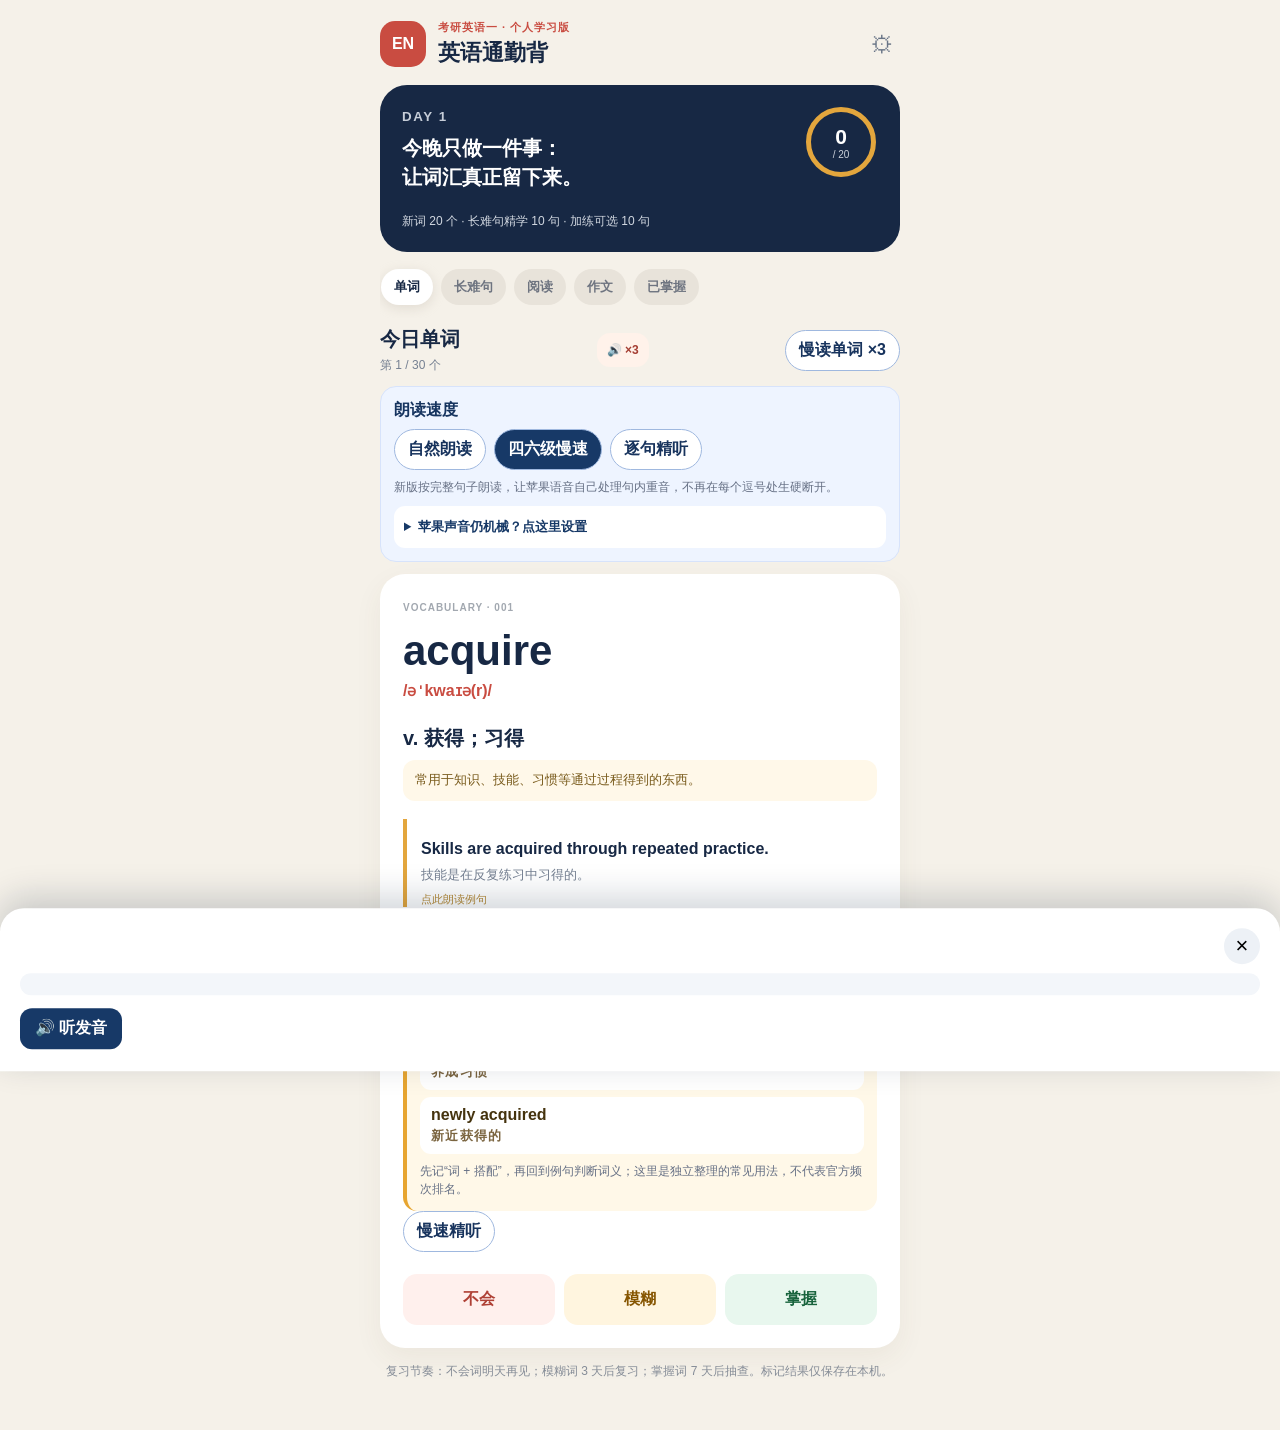
==== index.html @ 9d7dff38 "Add files via upload" ====
<!doctype html><html lang="zh-CN"><head><meta charset="utf-8"><meta name="viewport" content="width=device-width,initial-scale=1,viewport-fit=cover"><meta name="theme-color" content="#172844"><meta name="apple-mobile-web-app-capable" content="yes"><meta name="apple-mobile-web-app-status-bar-style" content="black-translucent"><meta name="apple-mobile-web-app-title" content="英语通勤背"><title>考研英语一 · 通勤背</title><link rel="manifest" href="./manifest.webmanifest"><link rel="icon" href="./icon.svg"><link rel="stylesheet" href="./styles.css"><link rel="stylesheet" href="./content-upgrade.css"><link rel="stylesheet" href="./audio-upgrade.css"><link rel="stylesheet" href="./wife-upgrade.css"><link rel="stylesheet" href="./tap-dictionary.css"><link rel="stylesheet" href="./layout-fix.css"></head><body><main class="page"><header><div class="brand">EN</div><div><p>考研英语一 · 个人学习版</p><h1>英语通勤背</h1></div><button id="setting" class="gear">⚙</button></header><section class="hero"><div><small id="today">DAY 1</small><h2>今晚只做一件事：<br>让词汇真正留下来。</h2></div><div class="ring"><b id="done">0</b><span>/ 20</span></div><p id="tip">新词 20 个 · 长难句精学 10 句 · 加练可选 10 句</p></section><nav id="nav"><button data-page="words" class="on">单词</button><button data-page="sentences">长难句</button><button data-page="reading">阅读</button><button data-page="writing">作文</button><button data-page="mastered">已掌握</button></nav><section id="words" class="screen"><div class="section-head"><div><h2>今日单词</h2><p id="wordProgress">第 1 / 30 个</p></div><button id="listenWord" class="audio">🔊 ×3</button></div><article class="card word"><small id="wordNo">VOCABULARY · 001</small><h3 id="word">acquire</h3><b id="phonetic">/əˈkwaɪə(r)/</b><h4 id="meaning">v. 获得；习得</h4><p id="note" class="note"></p><button id="listenExample" class="quote"><strong id="example"></strong><span id="translation"></span><em>点此朗读例句</em></button><div class="actions"><button data-mark="again" class="red">不会</button><button data-mark="hard" class="yellow">模糊</button><button data-mark="master" class="green">掌握</button></div></article><p class="rule">复习节奏：不会词明天再见；模糊词 3 天后复习；掌握词 7 天后抽查。标记结果仅保存在本机。</p></section><section id="sentences" class="screen hide"><div class="section-head"><div><h2>长难句精学</h2><p>建议每天精学 10 句；剩余为加练</p></div><button id="nextSentence" class="audio">下一句</button></div><article class="card"><small id="sentenceTag">精学 1 / 10</small><h3 id="sentenceEn" class="sentence"></h3><div class="analysis"><b>① 主干</b><p id="sentenceMain"></p><b>② 结构拆解</b><p id="sentenceStructure"></p><b>③ 译文</b><p id="sentenceZh"></p><b>④ 朗读断句</b><p id="sentenceRead"></p></div><button id="listenSentence" class="wide-audio">🔊 听一句</button></article><p class="rule">这些句子为原创考研英语一风格训练句；真题短摘录只用于标注语感来源，不替代原卷精读。</p></section><section id="reading" class="screen hide"><div class="section-head"><div><h2>阅读精析</h2><p>真题主题训练 · 原创短文与解析</p></div><button id="nextReading" class="audio">换主题</button></div><article class="card"><small id="readingTag"></small><h3 id="readingTitle"></h3><p id="readingText" class="reading-text"></p><div class="analysis"><b>短摘录（来自你提供的真题）</b><p id="excerpt"></p><b>阅读抓手</b><p id="readingGuide"></p><b>高频词</b><p id="readingWords"></p></div></article></section><section id="writing" class="screen hide"><div class="section-head"><div><h2>作文背诵库</h2><p>按自己的节奏背，不强制一天一篇</p></div><button id="nextEssay" class="audio">换一篇</button></div><article class="card"><small id="essayTag"></small><h3 id="essayTitle"></h3><p id="essayText" class="essay"></p><div class="analysis"><b>可直接替换的骨架</b><p id="essayFrame"></p><b>建议背法</b><p>第一天听读、理解和划分三段；第二天遮住中文复述；第三天默写并替换主题词。</p></div><button id="listenEssay" class="wide-audio">🔊 听范文</button></article></section><section id="mastered" class="screen hide"><div class="section-head"><div><h2>已掌握词表</h2><p id="masteredCount">0 个</p></div><button id="resetProgress" class="audio">清空进度</button></div><article class="card"><div id="masteredList" class="chips">暂未掌握单词。先完成今天的词卡。</div></article></section><section id="settings" class="modal hide"><div class="modal-body"><button id="close" class="close">×</button><h2>学习设置</h2><label>每日新词 <select id="goal"><option>10</option><option selected>20</option><option>30</option><option>50</option></select> 个</label><p>当前词库采用独立编写的考研高频词训练内容；不复制任何教辅书的整套词表、释义或排版。</p><p>真题模块仅放少量必要摘录，其余为原创改写、分析和范文。</p></div></section></main><script src="./app.js"></script><script src="./content-upgrade.js"></script><script src="./audio-upgrade.js"></script><script src="./wife-upgrade.js"></script><script src="./tap-dictionary.js"></script></body></html>
---- styles.css ----
:root{--ink:#172844;--paper:#f5f1e9;--red:#c94c41;--gold:#e3a63d;--line:#e8e1d6;--muted:#758092}*{box-sizing:border-box}body{margin:0;background:var(--paper);font-family:-apple-system,BlinkMacSystemFont,"PingFang SC","Microsoft YaHei",sans-serif;color:var(--ink)}button,select{font:inherit}button{border:0;cursor:pointer}.page{width:min(100% - 28px,520px);margin:auto;padding:max(20px,env(safe-area-inset-top)) 0 calc(35px + env(safe-area-inset-bottom))}header{display:flex;gap:12px;align-items:center}.brand{display:grid;place-items:center;width:46px;height:46px;border-radius:15px;background:var(--red);color:#fff;font-weight:900}header p{margin:0;color:var(--red);font-size:11px;font-weight:800;letter-spacing:.09em}header h1{margin:3px 0 0;font-size:22px}.gear{margin-left:auto;background:none;font-size:23px;color:#687486}.hero{margin-top:17px;padding:22px;border-radius:27px;background:var(--ink);color:#fff;display:grid;grid-template-columns:1fr 72px;gap:10px}.hero small{letter-spacing:.12em;color:#c6cdd8;font-weight:800}.hero h2{font-size:20px;line-height:1.45;margin:9px 0}.hero p{grid-column:1/-1;margin:2px 0 0;color:#d2d8e1;font-size:12px}.ring{width:70px;height:70px;border:5px solid var(--gold);border-radius:50%;display:grid;place-content:center;text-align:center}.ring b{font-size:21px}.ring span{font-size:10px;color:#ccd2db}nav{display:flex;gap:8px;overflow:auto;padding:17px 1px 13px}nav button{white-space:nowrap;border-radius:18px;padding:9px 13px;background:#e8e3da;color:#6e7480;font-size:13px;font-weight:800}nav button.on{background:#fff;color:var(--ink);box-shadow:0 3px 12px #b9b0a555}.section-head{display:flex;align-items:center;justify-content:space-between;margin:8px 0 12px}.section-head h2{margin:0;font-size:20px}.section-head p{margin:4px 0 0;color:var(--muted);font-size:12px}.audio,.wide-audio{background:#fff2ea;color:#a43d32;border-radius:13px;padding:10px;font-size:12px;font-weight:800}.card{background:#fff;border-radius:25px;padding:23px;box-shadow:0 10px 28px #594a2a10}.card small{color:#a2a8b0;letter-spacing:.1em;font-weight:800;font-size:10px}.word h3{font-size:42px;margin:12px 0 6px}.word>b{color:var(--red);font-size:16px}.word h4{font-size:20px;margin:23px 0 8px}.note{padding:10px 12px;margin:0;background:#fff8e9;border-radius:12px;color:#795b1c;font-size:13px;line-height:1.6}.quote{display:block;width:100%;padding:17px 0 0 14px;margin-top:18px;background:none;border-left:4px solid var(--gold);text-align:left;color:var(--ink)}.quote strong{display:block;font-size:16px;line-height:1.65}.quote span{display:block;margin-top:3px;font-size:13px;color:var(--muted);line-height:1.55}.quote em{display:block;margin-top:7px;font-style:normal;color:#b58a38;font-size:11px}.actions{display:grid;grid-template-columns:repeat(3,1fr);gap:9px;margin-top:22px}.actions button{padding:15px 3px;border-radius:14px;font-weight:800}.red{color:#af4035;background:#fff0ed}.yellow{color:#865500;background:#fff5df}.green{color:#17633c;background:#e8f7ee}.rule{font-size:12px;line-height:1.7;color:#858c97;margin:13px 6px}.sentence{font-size:22px;line-height:1.5;margin:13px 0 19px}.analysis{border-top:1px solid var(--line);margin-top:13px;padding-top:14px}.analysis b{color:var(--red);font-size:13px}.analysis p{font-size:14px;line-height:1.75;margin:5px 0 14px}.wide-audio{width:100%;margin-top:5px}.reading-text,.essay{white-space:pre-line;line-height:1.85;color:#333e50;font-size:15px}.chips{display:flex;gap:8px;flex-wrap:wrap;color:#758092;font-size:14px}.chip{background:#e9f6ed;color:#17633c;border-radius:999px;padding:7px 10px;font-weight:700}.hide{display:none}.modal{position:fixed;inset:0;background:#17284499;padding:80px 16px 20px;z-index:5}.modal-body{position:relative;max-width:480px;margin:auto;background:#fff;border-radius:25px;padding:25px;line-height:1.8;color:#667085;font-size:14px}.modal h2{margin:0 0 15px;color:var(--ink)}.modal label{display:block;color:var(--ink);font-weight:800}.modal select{margin:0 6px;padding:5px;border-radius:8px;border:1px solid #ddd}.close{position:absolute;right:14px;top:9px;background:none;color:#718096;font-size:28px}@media(max-width:360px){.page{width:min(100% - 20px,520px)}.hero h2{font-size:18px}.word h3{font-size:37px}}
---- content-upgrade.css ----
.translation-block {
  margin: 14px 0 18px;
  padding: 15px 16px;
  border-radius: 16px;
  background: #f3f6fa;
  border-left: 4px solid #172844;
}

.translation-block b {
  display: block;
  margin-bottom: 7px;
  color: #c94c41;
  font-size: 13px;
}

.translation-block p {
  margin: 0;
  color: #4c586b;
  font-size: 14px;
  line-height: 1.8;
  white-space: pre-line;
}

#readingText {
  padding: 15px 16px;
  border-radius: 16px;
  background: #fff9ed;
  border-left: 4px solid #e3a63d;
  color: #172844;
  font-size: 17px;
  line-height: 1.85;
}

#essayText {
  font-size: 16px;
  line-height: 1.9;
}
---- audio-upgrade.css ----
.audio-hint {
  margin: 9px 5px 0;
  color: #8a93a1;
  font-size: 11px;
  line-height: 1.6;
  text-align: center;
}

.wide-audio:active,
.audio:active,
.quote:active {
  transform: scale(.985);
  opacity: .82;
}
---- wife-upgrade.css ----
.speech-panel{margin:12px 0;padding:13px;border-radius:16px;background:#eef4ff;border:1px solid #d7e3fb}.speech-title{font-weight:800;color:#16345f;margin-bottom:8px}.speech-buttons{display:flex;gap:8px;flex-wrap:wrap}.speech-mode,.slow-read{border:1px solid #9fb8df;background:white;color:#17335d;border-radius:999px;padding:9px 13px;font-weight:700}.speech-mode.active{background:#173967;color:white}.speech-note{font-size:12px;color:#667085;margin-top:8px;line-height:1.5}.collocations{margin:14px 0 0;padding:13px;border-radius:14px;background:#fff8e8;border-left:4px solid #e7a530}.collocations h4,.deep-analysis h4,.essay-blueprint h4{margin:0 0 8px;color:#17345f}.collocation-chip{display:inline-block;margin:4px 5px 2px 0;padding:6px 9px;border-radius:10px;background:white;color:#473511;font-weight:650}.translation-focus{margin:14px 0;padding:14px;border-radius:14px;background:#eaf8f3;border-left:4px solid #1a9b78}.translation-focus strong{display:block;color:#08785c;margin-bottom:6px}.deep-analysis{margin-top:14px;padding:15px;border-radius:16px;background:#fff;border:1px solid #dfe5ed}.analysis-step{margin:10px 0;padding:10px 12px;border-radius:12px;background:#f6f8fb;line-height:1.65}.analysis-step b{display:block;color:#df6f37;margin-bottom:3px}.essay-blueprint{margin-top:15px;padding:15px;border-radius:16px;background:#f7f2ff;border:1px solid #e0d4f3}.function-row{margin:9px 0;padding:10px;border-radius:11px;background:white}.function-label{display:inline-block;margin-bottom:5px;padding:3px 7px;border-radius:6px;background:#f4a62a;color:white;font-size:12px;font-weight:800}.template-en{font-size:17px;font-weight:650;line-height:1.65;color:#162947}.slot{color:#087f72;background:#dff5ee;border-radius:4px;padding:0 3px}.replacement-table{width:100%;border-collapse:collapse;margin-top:9px;font-size:13px}.replacement-table th,.replacement-table td{border:1px solid #ded7ed;padding:8px;text-align:left;vertical-align:top}.replacement-table th{background:#ede4fa}.essay-annotation{line-height:1.9}.essay-annotation p{margin:8px 0}.audio-inline{display:flex;gap:8px;margin-top:9px;flex-wrap:wrap}@media(max-width:430px){.template-en{font-size:16px}.replacement-table{font-size:12px}}
---- tap-dictionary.css ----
.tap-word{cursor:pointer;border-bottom:1px dotted #7393bd;border-radius:3px;padding:0 1px;-webkit-tap-highlight-color:rgba(35,105,180,.18)}.tap-word:active{background:#dcecff}.word-sheet-mask{position:fixed;inset:0;background:rgba(9,22,42,.42);z-index:9998;display:none}.word-sheet-mask.show{display:block}.word-sheet{position:fixed;left:0;right:0;bottom:0;z-index:9999;background:#fff;border-radius:24px 24px 0 0;padding:20px 20px calc(22px + env(safe-area-inset-bottom));box-shadow:0 -10px 35px rgba(14,33,62,.2);transform:translateY(105%);transition:transform .22s ease;max-height:70vh;overflow:auto}.word-sheet.show{transform:translateY(0)}.word-sheet-head{display:flex;justify-content:space-between;align-items:flex-start}.word-sheet h3{font-size:30px;margin:0;color:#142d52}.word-sheet .base{font-size:13px;color:#728096;margin:4px 0 13px}.word-sheet .meaning{font-size:18px;font-weight:800;color:#173a66;line-height:1.6}.word-sheet .explain{margin-top:9px;padding:11px 13px;border-radius:12px;background:#f3f6fa;color:#4c5d73;line-height:1.65}.word-sheet-close{border:0;background:#edf1f6;border-radius:50%;width:36px;height:36px;font-size:22px}.word-sheet-audio{margin-top:13px;border:0;border-radius:12px;background:#173967;color:#fff;padding:10px 15px;font-weight:750}.collocation-item{display:block;margin:7px 0;padding:9px 11px;border-radius:11px;background:#fff}.collocation-item b{display:block;color:#45330e}.collocation-item small{display:block;margin-top:3px;color:#7b6540;font-size:13px}.ios-voice-help{margin-top:10px;padding:10px;border-radius:11px;background:#fff;color:#56657a;font-size:13px;line-height:1.7}.ios-voice-help summary{font-weight:800;color:#173967;cursor:pointer}
---- layout-fix.css ----
/* Keep tappable words visually identical to normal prose. */
.tap-word,
.quote .tap-word,
.sentence .tap-word,
.reading-text .tap-word,
.essay .tap-word {
  display: inline !important;
  margin: 0 !important;
  padding: 0 !important;
  border: 0 !important;
  color: inherit !important;
  font: inherit !important;
  line-height: inherit !important;
  text-decoration: none !important;
  cursor: pointer;
}

.tap-word:active {
  background: #dcecff;
}
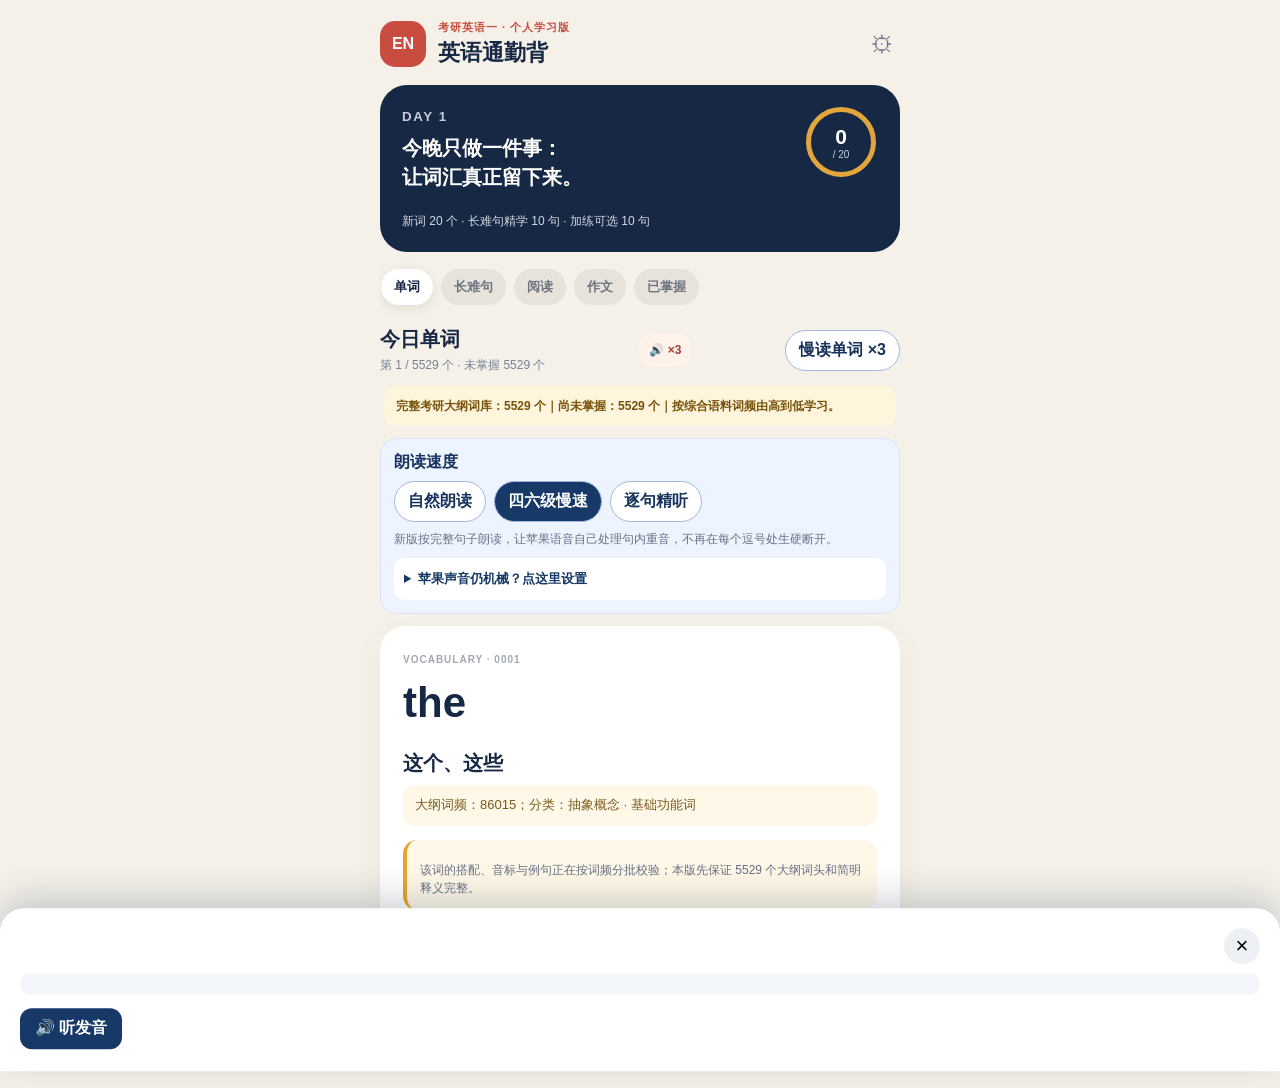
==== commit e7816a14: "Add files via upload" ====
--- a/index.html
+++ b/index.html
@@ -1,5 +1,210 @@
-<!doctype html><html lang="zh-CN"><head><meta charset="utf-8"><meta name="viewport" content="width=device-width,initial-scale=1,viewport-fit=cover"><meta name="theme-color" content="#172844"><meta name="apple-mobile-web-app-capable" content="yes"><meta name="apple-mobile-web-app-status-bar-style" content="black-translucent"><meta name="apple-mobile-web-app-title" content="英语通勤背"><title>考研英语一 · 通勤背</title><link rel="manifest" href="./manifest.webmanifest"><link rel="icon" href="./icon.svg"><link rel="stylesheet" href="./styles.css"><link rel="stylesheet" href="./content-upgrade.css"><link rel="stylesheet" href="./audio-upgrade.css"><link rel="stylesheet" href="./wife-upgrade.css"><link rel="stylesheet" href="./tap-dictionary.css"><link rel="stylesheet" href="./layout-fix.css"></head><body><main class="page"><header><div class="brand">EN</div><div><p>考研英语一 · 个人学习版</p><h1>英语通勤背</h1></div><button id="setting" class="gear">⚙</button></header><section class="hero"><div><small id="today">DAY 1</small><h2>今晚只做一件事：<br>让词汇真正留下来。</h2></div><div class="ring"><b id="done">0</b><span>/ 20</span></div><p id="tip">新词 20 个 · 长难句精学 10 句 · 加练可选 10 句</p></section><nav id="nav"><button data-page="words" class="on">单词</button><button data-page="sentences">长难句</button><button data-page="reading">阅读</button><button data-page="writing">作文</button><button data-page="mastered">已掌握</button></nav><section id="words" class="screen"><div class="section-head"><div><h2>今日单词</h2><p id="wordProgress">第 1 / 30 个</p></div><button id="listenWord" class="audio">🔊 ×3</button></div><article class="card word"><small id="wordNo">VOCABULARY · 001</small><h3 id="word">acquire</h3><b id="phonetic">/əˈkwaɪə(r)/</b><h4 id="meaning">v. 获得；习得</h4><p id="note" class="note"></p><button id="listenExample" class="quote"><strong id="example"></strong><span id="translation"></span><em>点此朗读例句</em></button><div class="actions"><button data-mark="again" class="red">不会</button><button data-mark="hard" class="yellow">模糊</button><button data-mark="master" class="green">掌握</button></div></article><p class="rule">复习节奏：不会词明天再见；模糊词 3 天后复习；掌握词 7 天后抽查。标记结果仅保存在本机。</p></section><section id="sentences" class="screen hide"><div class="section-head"><div><h2>长难句精学</h2><p>建议每天精学 10 句；剩余为加练</p></div><button id="nextSentence" class="audio">下一句</button></div><article class="card"><small id="sentenceTag">精学 1 / 10</small><h3 id="sentenceEn" class="sentence"></h3><div class="analysis"><b>① 主干</b><p id="sentenceMain"></p><b>② 结构拆解</b><p id="sentenceStructure"></p><b>③ 译文</b><p id="sentenceZh"></p><b>④ 朗读断句</b><p id="sentenceRead"></p></div><button id="listenSentence" class="wide-audio">🔊 听一句</button></article><p class="rule">这些句子为原创考研英语一风格训练句；真题短摘录只用于标注语感来源，不替代原卷精读。</p></section><section id="reading" class="screen hide"><div class="section-head"><div><h2>阅读精析</h2><p>真题主题训练 · 原创短文与解析</p></div><button id="nextReading" class="audio">换主题</button></div><article class="card"><small id="readingTag"></small><h3 id="readingTitle"></h3><p id="readingText" class="reading-text"></p><div class="analysis"><b>短摘录（来自你提供的真题）</b><p id="excerpt"></p><b>阅读抓手</b><p id="readingGuide"></p><b>高频词</b><p id="readingWords"></p></div></article></section><section id="writing" class="screen hide"><div class="section-head"><div><h2>作文背诵库</h2><p>按自己的节奏背，不强制一天一篇</p></div><button id="nextEssay" class="audio">换一篇</button></div><article class="card"><small id="essayTag"></small><h3 id="essayTitle"></h3><p id="essayText" class="essay"></p><div class="analysis"><b>可直接替换的骨架</b><p id="essayFrame"></p><b>建议背法</b><p>第一天听读、理解和划分三段；第二天遮住中文复述；第三天默写并替换主题词。</p></div><button id="listenEssay" class="wide-audio">🔊 听范文</button></article></section><section id="mastered" class="screen hide"><div class="section-head"><div><h2>已掌握词表</h2><p id="masteredCount">0 个</p></div><button id="resetProgress" class="audio">清空进度</button></div><article class="card"><div id="masteredList" class="chips">暂未掌握单词。先完成今天的词卡。</div></article></section><section id="settings" class="modal hide"><div class="modal-body"><button id="close" class="close">×</button><h2>学习设置</h2><label>每日新词 <select id="goal"><option>10</option><option selected>20</option><option>30</option><option>50</option></select> 个</label><p>当前词库采用独立编写的考研高频词训练内容；不复制任何教辅书的整套词表、释义或排版。</p><p>真题模块仅放少量必要摘录，其余为原创改写、分析和范文。</p></div></section></main><script src="./app.js"></script><script src="./content-upgrade.js"></script><script src="./audio-upgrade.js"></script><script src="./wife-upgrade.js"></script><script src="./tap-dictionary.js"></script></body></html>
-
-
-
-
+<!doctype html>
+<html lang="zh-CN">
+<head>
+<meta charset="utf-8">
+<meta name="viewport" content="width=device-width,initial-scale=1,viewport-fit=cover">
+<meta name="theme-color" content="#172844">
+<meta name="apple-mobile-web-app-capable" content="yes">
+<meta name="apple-mobile-web-app-status-bar-style" content="black-translucent">
+<meta name="apple-mobile-web-app-title" content="英语通勤背">
+<title>考研英语一 · 通勤背</title>
+<link rel="manifest" href="./manifest.webmanifest">
+<link rel="icon" href="./icon.svg">
+<link rel="stylesheet" href="./styles.css">
+<link rel="stylesheet" href="./content-upgrade.css">
+<link rel="stylesheet" href="./audio-upgrade.css">
+<link rel="stylesheet" href="./wife-upgrade.css">
+<link rel="stylesheet" href="./tap-dictionary.css">
+<link rel="stylesheet" href="./layout-fix.css">
+<link rel="stylesheet" href="./queue-fix.css">
+</head>
+<body>
+<main class="page">
+<header>
+<div class="brand">EN</div>
+<div>
+<p>考研英语一 · 个人学习版</p>
+<h1>英语通勤背</h1>
+</div>
+<button id="setting" class="gear">⚙</button>
+</header>
+<section class="hero">
+<div>
+<small id="today">DAY 1</small>
+<h2>今晚只做一件事：<br>让词汇真正留下来。</h2>
+</div>
+<div class="ring">
+<b id="done">0</b>
+<span>/ 20</span>
+</div>
+<p id="tip">新词 20 个 · 长难句精学 10 句 · 加练可选 10 句</p>
+</section>
+<nav id="nav">
+<button data-page="words" class="on">单词</button>
+<button data-page="sentences">长难句</button>
+<button data-page="reading">阅读</button>
+<button data-page="writing">作文</button>
+<button data-page="mastered">已掌握</button>
+</nav>
+<section id="words" class="screen">
+<div class="section-head">
+<div>
+<h2>今日单词</h2>
+<p id="wordProgress">第 1 / 5529 个</p>
+</div>
+<button id="listenWord" class="audio">🔊 ×3</button>
+</div>
+<article class="card word">
+<small id="wordNo">VOCABULARY · 001</small>
+<h3 id="word">acquire</h3>
+<b id="phonetic">/əˈkwaɪə(r)/</b>
+<h4 id="meaning">v. 获得；习得</h4>
+<p id="note" class="note">
+</p>
+<button id="listenExample" class="quote">
+<strong id="example">
+</strong>
+<span id="translation">
+</span>
+<em>点此朗读例句</em>
+</button>
+<div class="actions">
+<button data-mark="again" class="red">不会</button>
+<button data-mark="hard" class="yellow">模糊</button>
+<button data-mark="master" class="green">掌握</button>
+</div>
+</article>
+<p class="rule">复习节奏：不会词明天再见；模糊词 3 天后复习；掌握词 7 天后抽查。标记结果仅保存在本机。</p>
+</section>
+<section id="sentences" class="screen hide">
+<div class="section-head">
+<div>
+<h2>长难句精学</h2>
+<p>建议每天精学 10 句；剩余为加练</p>
+</div>
+<button id="nextSentence" class="audio">下一句</button>
+</div>
+<article class="card">
+<small id="sentenceTag">精学 1 / 10</small>
+<h3 id="sentenceEn" class="sentence">
+</h3>
+<div class="analysis">
+<b>① 主干</b>
+<p id="sentenceMain">
+</p>
+<b>② 结构拆解</b>
+<p id="sentenceStructure">
+</p>
+<b>③ 译文</b>
+<p id="sentenceZh">
+</p>
+<b>④ 朗读断句</b>
+<p id="sentenceRead">
+</p>
+</div>
+<button id="listenSentence" class="wide-audio">🔊 听一句</button>
+</article>
+<p class="rule">这些句子为原创考研英语一风格训练句；真题短摘录只用于标注语感来源，不替代原卷精读。</p>
+</section>
+<section id="reading" class="screen hide">
+<div class="section-head">
+<div>
+<h2>阅读精析</h2>
+<p>真题主题训练 · 原创短文与解析</p>
+</div>
+<button id="nextReading" class="audio">换主题</button>
+</div>
+<article class="card">
+<small id="readingTag">
+</small>
+<h3 id="readingTitle">
+</h3>
+<p id="readingText" class="reading-text">
+</p>
+<div class="analysis">
+<b>短摘录（来自你提供的真题）</b>
+<p id="excerpt">
+</p>
+<b>阅读抓手</b>
+<p id="readingGuide">
+</p>
+<b>高频词</b>
+<p id="readingWords">
+</p>
+</div>
+</article>
+</section>
+<section id="writing" class="screen hide">
+<div class="section-head">
+<div>
+<h2>作文背诵库</h2>
+<p>按自己的节奏背，不强制一天一篇</p>
+</div>
+<button id="nextEssay" class="audio">换一篇</button>
+</div>
+<article class="card">
+<small id="essayTag">
+</small>
+<h3 id="essayTitle">
+</h3>
+<p id="essayText" class="essay">
+</p>
+<div class="analysis">
+<b>可直接替换的骨架</b>
+<p id="essayFrame">
+</p>
+<b>建议背法</b>
+<p>第一天听读、理解和划分三段；第二天遮住中文复述；第三天默写并替换主题词。</p>
+</div>
+<button id="listenEssay" class="wide-audio">🔊 听范文</button>
+</article>
+</section>
+<section id="mastered" class="screen hide">
+<div class="section-head">
+<div>
+<h2>已掌握词表</h2>
+<p id="masteredCount">0 个</p>
+</div>
+<button id="resetProgress" class="audio">清空进度</button>
+</div>
+<article class="card">
+<div id="masteredList" class="chips">暂未掌握单词。先完成今天的词卡。</div>
+</article>
+</section>
+<section id="settings" class="modal hide">
+<div class="modal-body">
+<button id="close" class="close">×</button>
+<h2>学习设置</h2>
+<label>每日新词 <select id="goal">
+<option>10</option>
+<option selected>20</option>
+<option>30</option>
+<option>50</option>
+</select> 个</label>
+<p>当前收录 5529 个考研英语大纲词头，按综合语料词频学习；既有学习记录会自动迁移。</p>
+<p>真题模块仅放少量必要摘录，其余为原创改写、分析和范文。</p>
+</div>
+</section>
+</main>
+<script src="./vocabulary-data.js">
+</script>
+<script src="./app.js">
+</script>
+<script src="./content-upgrade.js">
+</script>
+<script src="./audio-upgrade.js">
+</script>
+<script src="./wife-upgrade.js">
+</script>
+<script src="./tap-dictionary.js">
+</script>
+<script src="./vocabulary-ui.js">
+</script>
+<script src="./queue-fix.js">
+</script>
+</body>
+</html>
+
+
+
+
--- a/queue-fix.css
+++ b/queue-fix.css
@@ -0,0 +1 @@
+.vocabulary-scope-notice{margin:0 4px 12px;padding:10px 12px;border-radius:12px;background:#fff4dc;color:#77530c;font-weight:700}.actions button:disabled{opacity:.45;cursor:not-allowed}
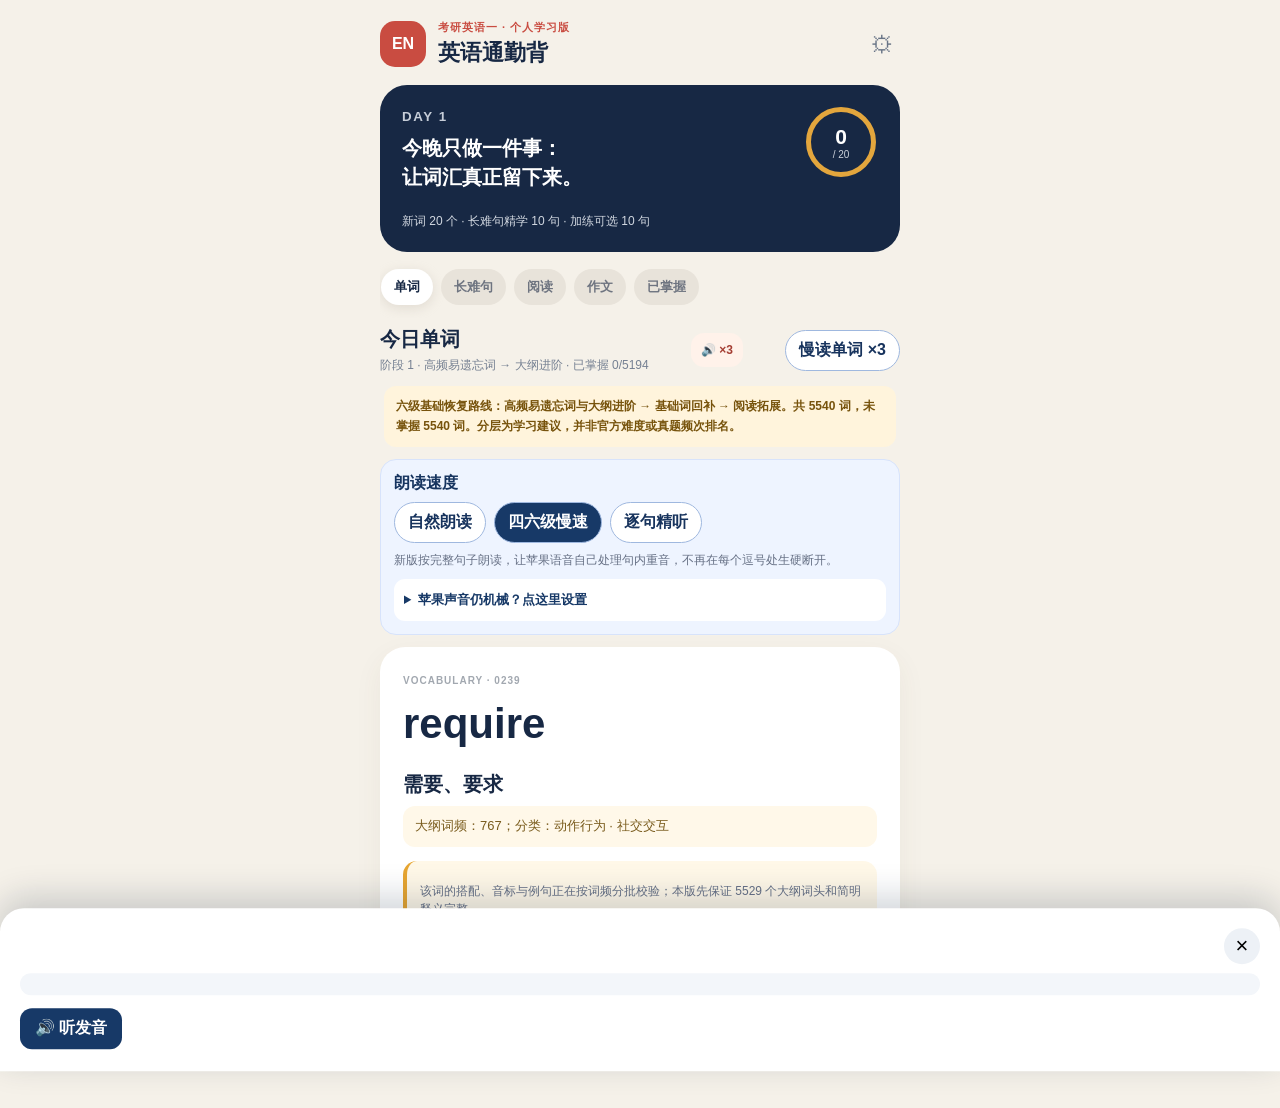
==== commit 77a4aa66: "Add files via upload" ====
--- a/index.html
+++ b/index.html
@@ -200,6 +200,8 @@
 </script>
 <script src="./vocabulary-ui.js">
 </script>
+<script src="./priority-order.js"></script>
+<script src="./top-reading.js"></script>
 <script src="./queue-fix.js">
 </script>
 </body>
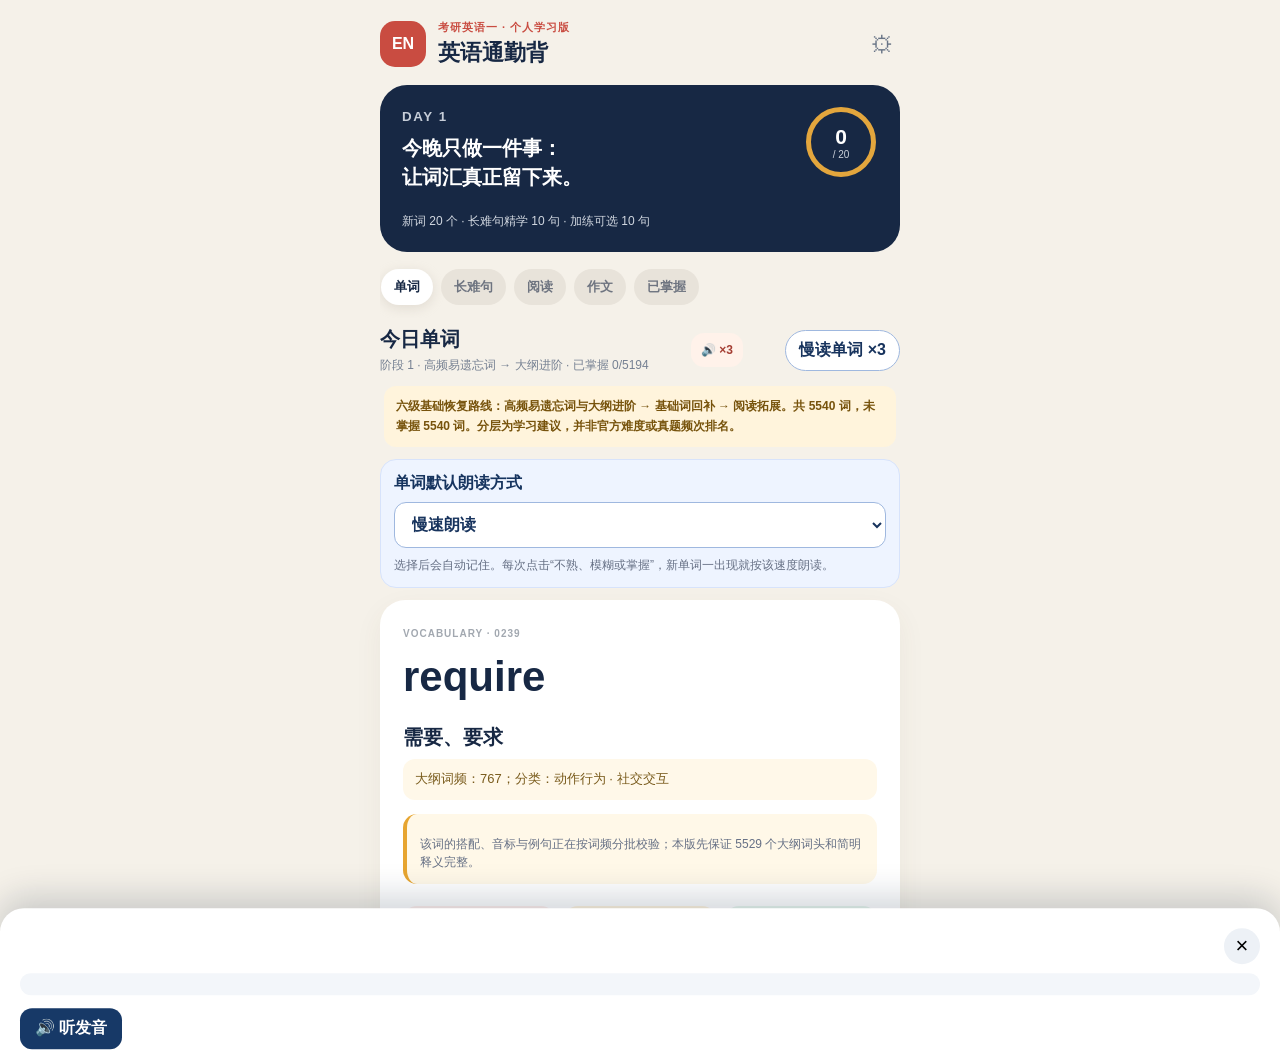
==== commit 51858113: "Add files via upload" ====
--- a/index.html
+++ b/index.html
@@ -17,6 +17,7 @@
 <link rel="stylesheet" href="./tap-dictionary.css">
 <link rel="stylesheet" href="./layout-fix.css">
 <link rel="stylesheet" href="./queue-fix.css">
+<link rel="stylesheet" href="./word-auto-read.css">
 </head>
 <body>
 <main class="page">
@@ -202,6 +203,7 @@
 </script>
 <script src="./priority-order.js"></script>
 <script src="./top-reading.js"></script>
+<script src="./word-auto-read.js"></script>
 <script src="./queue-fix.js">
 </script>
 </body>
--- a/word-auto-read.css
+++ b/word-auto-read.css
@@ -0,0 +1,3 @@
+.word-speech-panel{display:block}
+.word-speech-label{display:block;font-weight:800;color:#16345f;margin-bottom:8px}
+.word-speech-select{width:100%;min-height:46px;padding:10px 42px 10px 13px;border:1px solid #9fb8df;border-radius:12px;background:#fff;color:#17335d;font-size:16px;font-weight:750}
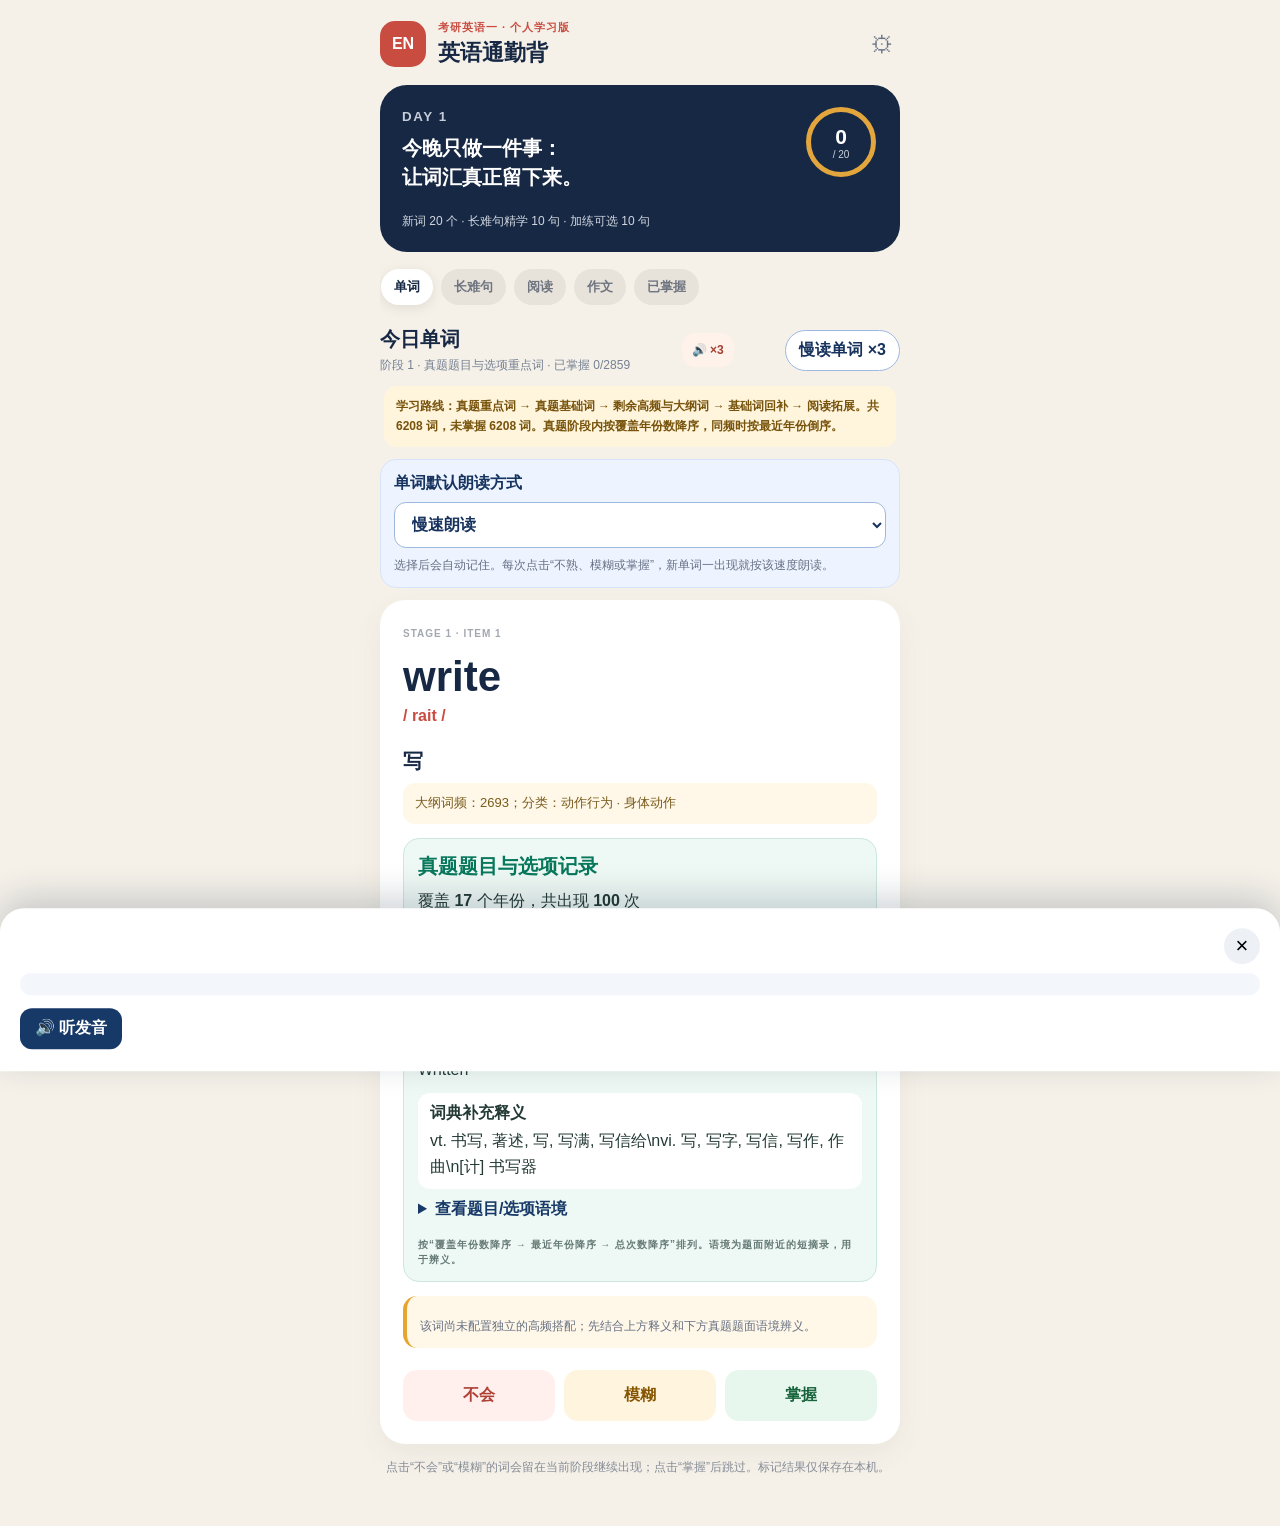
==== commit 32dafbac: "Add files via upload" ====
--- a/index.html
+++ b/index.html
@@ -18,6 +18,7 @@
 <link rel="stylesheet" href="./layout-fix.css">
 <link rel="stylesheet" href="./queue-fix.css">
 <link rel="stylesheet" href="./word-auto-read.css">
+<link rel="stylesheet" href="./exam-priority-ui.css">
 </head>
 <body>
 <main class="page">
@@ -75,7 +76,7 @@
 <button data-mark="master" class="green">掌握</button>
 </div>
 </article>
-<p class="rule">复习节奏：不会词明天再见；模糊词 3 天后复习；掌握词 7 天后抽查。标记结果仅保存在本机。</p>
+<p class="rule">点击“不会”或“模糊”的词会留在当前阶段继续出现；点击“掌握”后跳过。标记结果仅保存在本机。</p>
 </section>
 <section id="sentences" class="screen hide">
 <div class="section-head">
@@ -201,9 +202,12 @@
 </script>
 <script src="./vocabulary-ui.js">
 </script>
+<script src="./base-extras.js"></script>
+<script src="./exam-priority-data.js"></script>
 <script src="./priority-order.js"></script>
 <script src="./top-reading.js"></script>
 <script src="./word-auto-read.js"></script>
+<script src="./exam-priority-ui.js"></script>
 <script src="./queue-fix.js">
 </script>
 </body>
--- a/exam-priority-ui.css
+++ b/exam-priority-ui.css
@@ -0,0 +1 @@
+.exam-source-card{margin:14px 0;padding:14px;border-radius:16px;background:#eef8f4;border:1px solid #cce7dc;color:#233a35}.exam-source-card h4{margin:0 0 9px;color:#08785c}.exam-source-card p{margin:7px 0;line-height:1.55}.exam-frequency{font-size:16px}.exam-dictionary{margin:10px 0;padding:10px 12px;border-radius:12px;background:white}.exam-dictionary b,.exam-dictionary span{display:block}.exam-dictionary span{margin-top:4px;line-height:1.6}.exam-source-card summary{cursor:pointer;font-weight:800;color:#173967;margin:8px 0}.exam-source-card ul{padding-left:18px}.exam-source-card li{margin:9px 0}.exam-source-card li b,.exam-source-card li span{display:block}.exam-source-card li span{margin-top:3px;line-height:1.55;color:#465d57}.exam-source-card small{display:block;margin-top:9px;line-height:1.5;color:#667a75}
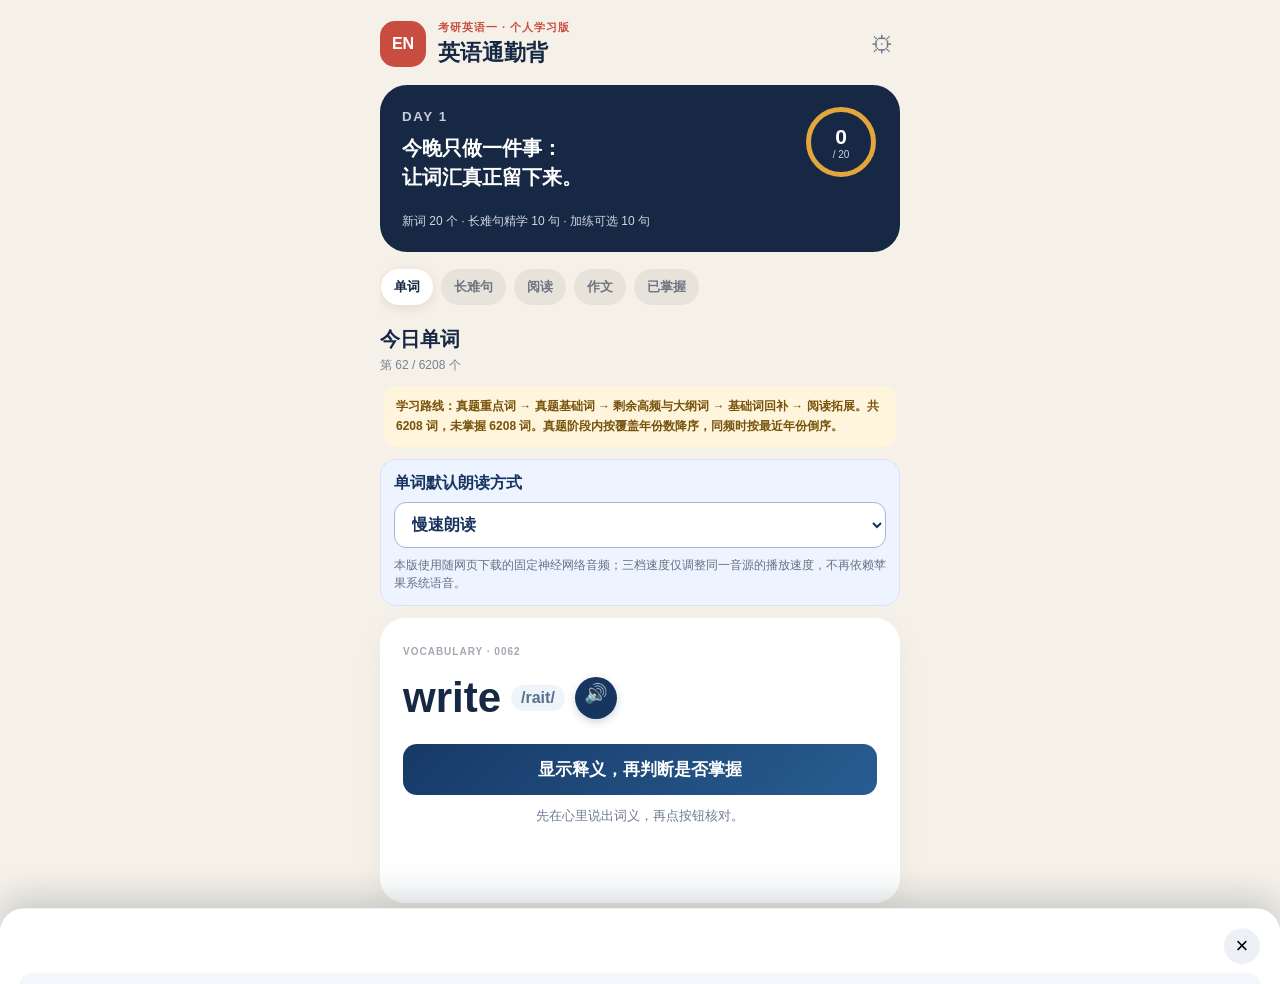
==== commit 623ae4b1: "Add files via upload" ====
--- a/index.html
+++ b/index.html
@@ -19,6 +19,9 @@
 <link rel="stylesheet" href="./queue-fix.css">
 <link rel="stylesheet" href="./word-auto-read.css">
 <link rel="stylesheet" href="./exam-priority-ui.css">
+<link rel="stylesheet" href="./word-inline-controls.css">
+<link rel="stylesheet" href="./recall-layout.css">
+<link rel="stylesheet" href="./offline-cache.css">
 </head>
 <body>
 <main class="page">
@@ -185,6 +188,7 @@
 </select> 个</label>
 <p>当前收录 5529 个考研英语大纲词头，按综合语料词频学习；既有学习记录会自动迁移。</p>
 <p>真题模块仅放少量必要摘录，其余为原创改写、分析和范文。</p>
+<div class="offline-cache-box"><b>离线使用</b><p id="offlineCacheStatus">正在检查缓存状态…</p><button id="offlineCacheToggle">清理离线文件缓存</button><p>清理缓存不会删除背词进度；以后仍想离线使用，可在这里重新开启。</p></div>
 </div>
 </section>
 </main>
@@ -210,6 +214,13 @@
 <script src="./exam-priority-ui.js"></script>
 <script src="./queue-fix.js">
 </script>
+<script src="./phonetic-data.js"></script>
+<script src="./word-inline-controls.js"></script>
+<script src="./full-dictionary-data.js"></script>
+<script src="./dictionary-expansion.js"></script>
+<script src="./recall-layout.js"></script>
+<script src="./offline-cache.js"></script>
+<script src="./fixed-audio.js"></script>
 </body>
 </html>
 
--- a/word-inline-controls.css
+++ b/word-inline-controls.css
@@ -0,0 +1 @@
+.word-title-controls{display:flex;align-items:center;gap:10px;flex-wrap:wrap;margin:13px 0 8px}.word-title-controls #word{margin:0;line-height:1.25}.word-title-controls #phonetic{margin:0;color:#57708c;font-size:16px;background:#eef4fa;border-radius:999px;padding:4px 10px}.word-title-controls #listenWord{width:42px;height:42px;min-width:42px;border-radius:50%;padding:0;font-size:0;display:inline-grid;place-items:center;background:#17365f;color:#fff;box-shadow:0 3px 8px #17365f33}.word-title-controls #listenWord::before{content:'🔊';font-size:19px}.word-title-controls #listenWord:active{transform:scale(.94)}#words>.section-head>.audio{display:none}.word-title-controls+.slow-read,[data-slow-for="listenWord"]{display:none!important}
--- a/recall-layout.css
+++ b/recall-layout.css
@@ -0,0 +1 @@
+.recall-toggle{width:100%;margin:12px 0 4px;background:linear-gradient(135deg,#173967,#285d91);color:#fff;border:0;border-radius:14px;padding:14px;font-size:17px;font-weight:800}.word.recall-hidden #meaning,.word.recall-hidden #note,.word.recall-hidden #listenExample,.word.recall-hidden .collocations,.word.recall-hidden #exam-source-card,.word.recall-hidden .actions{display:none!important}.word.recall-hidden{min-height:285px}.word-answer-hint{text-align:center;color:#6e7c90;font-size:13px;margin:8px 0}.word.recall-hidden .word-answer-hint{display:block}.word:not(.recall-hidden) .word-answer-hint{display:none}.exam-source-card li span{display:block;line-height:1.75;overflow-wrap:normal;word-break:normal}.context-gloss{display:block;margin-top:7px;padding:8px 10px;border-radius:9px;background:#f4f7fb;color:#4d6078;font-size:13px;line-height:1.65}.context-gloss b{color:#173967}.word-sheet .meaning{white-space:pre-line}@media(max-width:520px){.card.word{padding:16px}.word-title-controls{gap:7px}.word-title-controls #word{font-size:34px}.word-title-controls #phonetic{font-size:14px;max-width:55%;overflow-wrap:anywhere}.word-title-controls #listenWord{margin-left:auto}.actions{position:sticky;bottom:calc(6px + env(safe-area-inset-bottom));z-index:8;background:#fff;padding:9px 0 3px;box-shadow:0 -8px 14px #fff}}
--- a/offline-cache.css
+++ b/offline-cache.css
@@ -0,0 +1 @@
+.offline-cache-box{margin-top:16px;padding:13px;border-radius:14px;background:#eef5fb}.offline-cache-box b{display:block;color:#173967}.offline-cache-box p{font-size:13px;color:#5d6f84;line-height:1.6}.offline-cache-box button{width:100%;border:0;border-radius:11px;padding:11px;background:#536b87;color:#fff;font-weight:750}
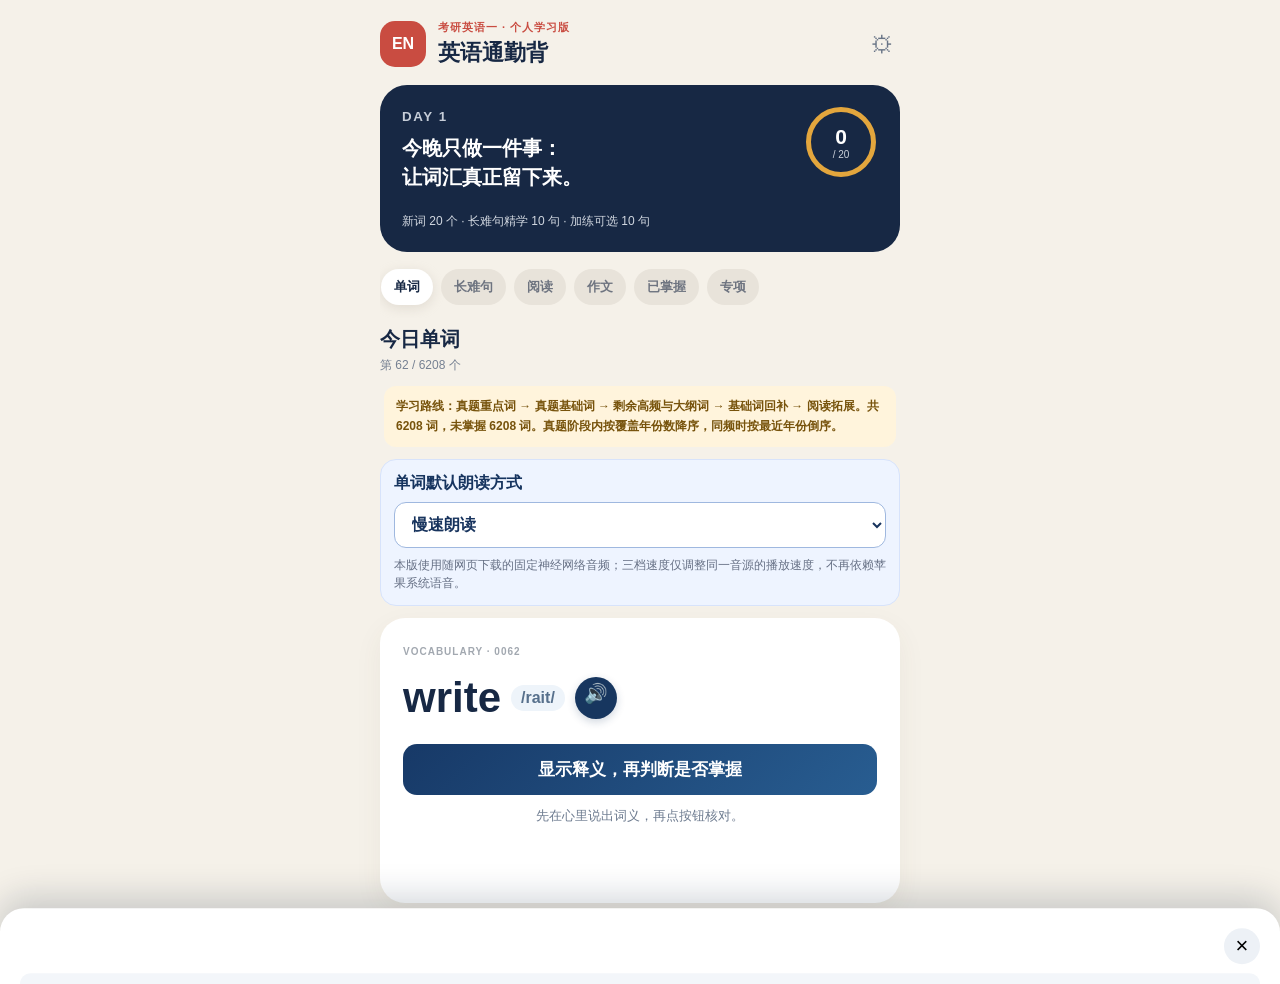
==== commit cee393e6: "添加353背诵" ====
--- a/index.html
+++ b/index.html
@@ -22,6 +22,7 @@
 <link rel="stylesheet" href="./word-inline-controls.css">
 <link rel="stylesheet" href="./recall-layout.css">
 <link rel="stylesheet" href="./offline-cache.css">
+<link rel="stylesheet" href="./special-study.css">
 </head>
 <body>
 <main class="page">
@@ -50,6 +51,7 @@
 <button data-page="reading">阅读</button>
 <button data-page="writing">作文</button>
 <button data-page="mastered">已掌握</button>
+<button data-page="specialStudy">专项</button>
 </nav>
 <section id="words" class="screen">
 <div class="section-head">
@@ -175,6 +177,18 @@
 <article class="card">
 <div id="masteredList" class="chips">暂未掌握单词。先完成今天的词卡。</div>
 </article>
+</section>
+<section id="specialStudy" class="screen hide special-study-screen">
+<div class="section-head">
+<div><h2>专项学习中心</h2><p>词根词缀 · 作文话题 · 英译汉 · 卫生综合</p></div>
+</div>
+<div class="special-tabs" role="tablist">
+<button class="on" data-special="roots">词根词缀</button>
+<button data-special="topics">话题词汇</button>
+<button data-special="translation">英译汉</button>
+<button data-special="medical">卫生综合</button>
+</div>
+<article id="specialPanel" class="card special-panel" aria-live="polite"></article>
 </section>
 <section id="settings" class="modal hide">
 <div class="modal-body">
@@ -221,6 +235,7 @@
 <script src="./recall-layout.js"></script>
 <script src="./offline-cache.js"></script>
 <script src="./fixed-audio.js"></script>
+<script src="./special-study.js"></script>
 </body>
 </html>
 
--- a/special-study.css
+++ b/special-study.css
@@ -0,0 +1 @@
+.special-study-screen{padding-bottom:6rem}.special-tabs{display:grid;grid-template-columns:repeat(2,1fr);gap:.55rem;margin:0 0 .9rem}.special-tabs button{border:1px solid #d9e1ec;background:#fff;color:#243858;border-radius:14px;padding:.8rem .45rem;font-weight:700}.special-tabs button.on{background:#172844;color:#fff;border-color:#172844}.special-panel{padding:1rem}.special-hero{background:linear-gradient(135deg,#eef5ff,#fff8e7);border-radius:16px;padding:1rem;margin-bottom:1rem}.special-hero h3{margin:.15rem 0 .45rem;color:#172844}.special-hero p{margin:.3rem 0;color:#52627a;line-height:1.65}.study-actions{display:flex;gap:.55rem;flex-wrap:wrap;margin:.8rem 0}.study-actions button,.study-actions a{border:0;border-radius:12px;background:#e8eef7;color:#172844;padding:.65rem .8rem;font-weight:700;text-decoration:none}.study-actions .primary{background:#e7a337;color:#fff}.study-filter{width:100%;box-sizing:border-box;border:1px solid #ced8e6;border-radius:12px;padding:.75rem;margin:.3rem 0 .8rem;font-size:1rem}.study-card{border:1px solid #e2e7ee;border-radius:15px;padding:.9rem;margin:.7rem 0;background:#fff}.study-card h4{margin:0 0 .45rem;color:#182b49;font-size:1.08rem}.study-card p{margin:.32rem 0;line-height:1.65}.morpheme{display:inline-block;background:#fff1cc;color:#9a5a00;border-radius:7px;padding:.08rem .35rem;font-weight:800}.example-word{font-size:1.08rem;font-weight:800;color:#187b72}.zh-small{font-size:.9rem;color:#68778c}.translation-en{font-size:1.05rem;line-height:1.75;font-weight:650;color:#172844}.translation-answer{display:none;margin-top:.65rem;border-top:1px dashed #d9dee7;padding-top:.65rem}.translation-answer.show{display:block}.structure-line{background:#f3f6fa;border-radius:9px;padding:.55rem;margin:.45rem 0}.layer-badges{display:flex;gap:.4rem;flex-wrap:wrap}.layer-badges span{font-size:.8rem;background:#edf3fb;color:#38506e;border-radius:999px;padding:.28rem .55rem}.source-reader{white-space:pre-wrap;max-height:55vh;overflow:auto;background:#f7f8fa;border-radius:12px;padding:.85rem;line-height:1.65;font-size:.92rem}.page-nav{display:flex;align-items:center;justify-content:space-between;gap:.5rem}.page-nav button{border:0;border-radius:10px;padding:.55rem .75rem}.topic-pair{padding:.6rem 0;border-bottom:1px dotted #d9dee7}.topic-pair:last-child{border-bottom:0}.topic-pair strong{display:block;color:#172844;line-height:1.55}.topic-pair span{display:block;color:#6b7789;font-size:.9rem;margin-top:.18rem}.method-steps{counter-reset:step;padding:0}.method-steps li{list-style:none;margin:.55rem 0;padding:.65rem .7rem .65rem 2.7rem;background:#f5f7fa;border-radius:11px;position:relative;line-height:1.55}.method-steps li:before{counter-increment:step;content:counter(step);position:absolute;left:.7rem;top:.62rem;width:1.35rem;height:1.35rem;background:#172844;color:#fff;border-radius:50%;display:grid;place-items:center;font-size:.78rem;font-weight:800}@media(min-width:700px){.special-tabs{grid-template-columns:repeat(4,1fr)}.root-grid,.translation-grid{display:grid;grid-template-columns:repeat(2,minmax(0,1fr));gap:.7rem}.study-card{margin:0}}
